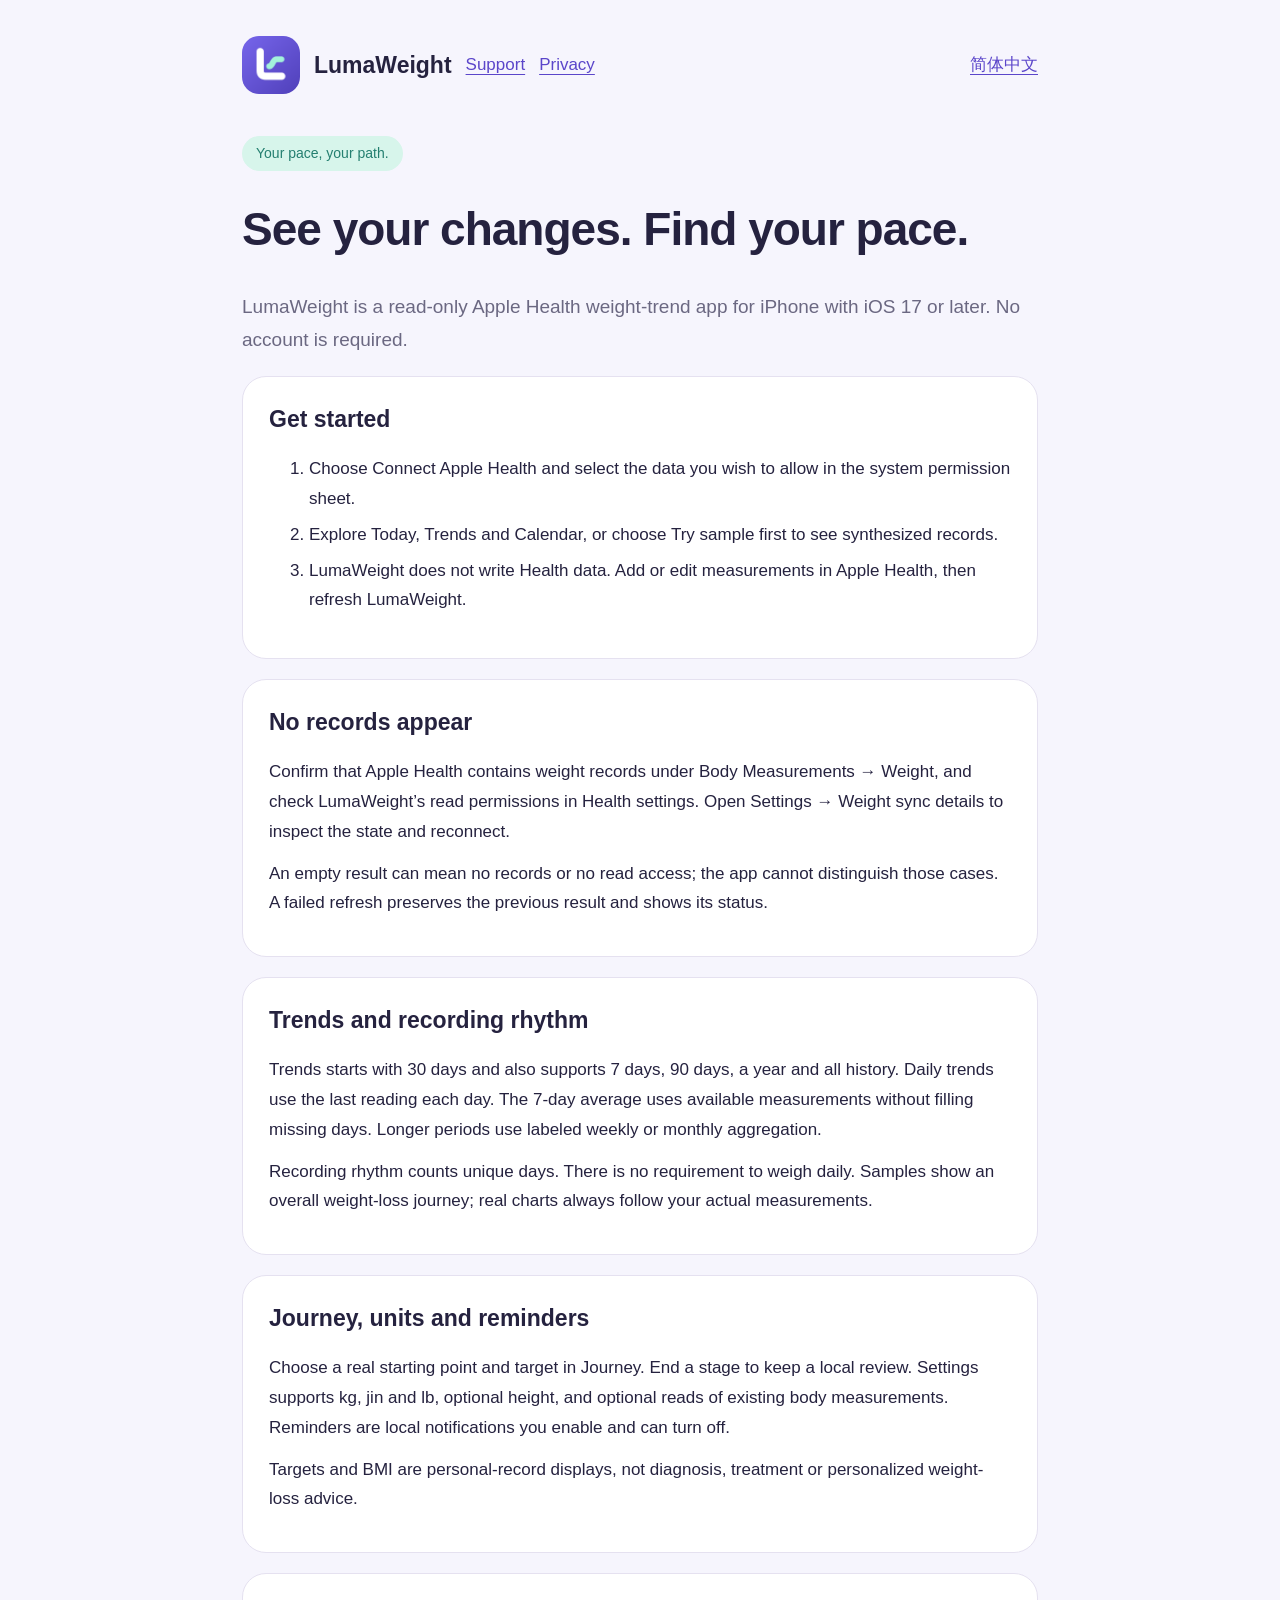
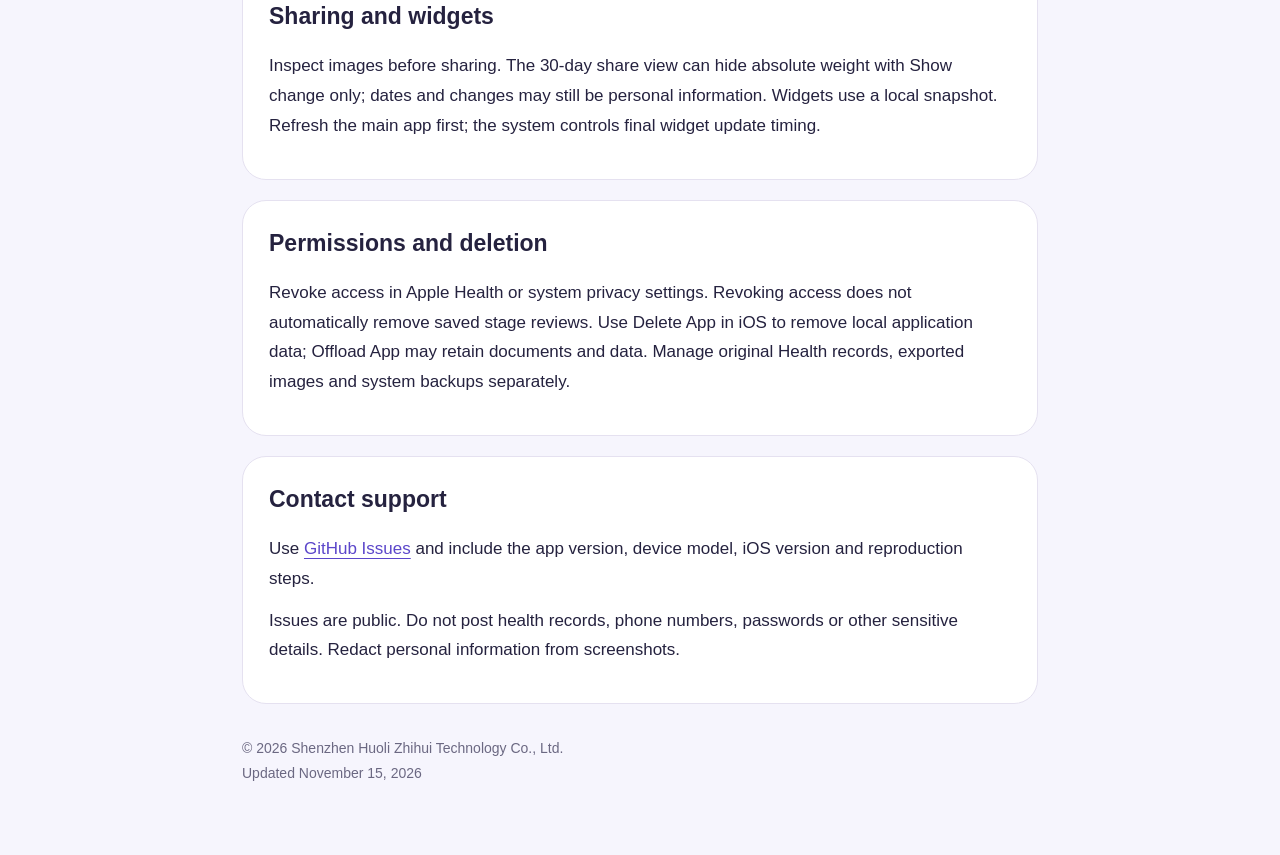
==== en/index.html @ 91119f12 "Publish LumaWeight support and privacy pages Co-Authored-By: Codex <codex@openai.com>" ====
<!doctype html><html lang="en"><head><meta charset="utf-8"><meta name="viewport" content="width=device-width,initial-scale=1"><meta name="description" content="LumaWeight is a read-only Apple Health weight-trend app for iPhone with iOS 17 or later. No account is required."><title>See your changes. Find your pace. · LumaWeight</title><link rel="icon" href="../icon.png"><link rel="stylesheet" href="../style.css"></head><body><main><nav><img src="../icon.png" alt=""><strong>LumaWeight</strong><a href="index.html">Support</a><a href="privacy.html">Privacy</a><a href="../index.html" lang="zh-Hans">简体中文</a></nav><span class="tag">Your pace, your path.</span><h1>See your changes. Find your pace.</h1><p class="intro">LumaWeight is a read-only Apple Health weight-trend app for iPhone with iOS 17 or later. No account is required.</p><section><h2>Get started</h2><ol><li>Choose Connect Apple Health and select the data you wish to allow in the system permission sheet.</li><li>Explore Today, Trends and Calendar, or choose Try sample first to see synthesized records.</li><li>LumaWeight does not write Health data. Add or edit measurements in Apple Health, then refresh LumaWeight.</li></ol></section><section><h2>No records appear</h2><p>Confirm that Apple Health contains weight records under Body Measurements → Weight, and check LumaWeight’s read permissions in Health settings. Open Settings → Weight sync details to inspect the state and reconnect.</p><p>An empty result can mean no records or no read access; the app cannot distinguish those cases. A failed refresh preserves the previous result and shows its status.</p></section><section><h2>Trends and recording rhythm</h2><p>Trends starts with 30 days and also supports 7 days, 90 days, a year and all history. Daily trends use the last reading each day. The 7-day average uses available measurements without filling missing days. Longer periods use labeled weekly or monthly aggregation.</p><p>Recording rhythm counts unique days. There is no requirement to weigh daily. Samples show an overall weight-loss journey; real charts always follow your actual measurements.</p></section><section><h2>Journey, units and reminders</h2><p>Choose a real starting point and target in Journey. End a stage to keep a local review. Settings supports kg, jin and lb, optional height, and optional reads of existing body measurements. Reminders are local notifications you enable and can turn off.</p><p>Targets and BMI are personal-record displays, not diagnosis, treatment or personalized weight-loss advice.</p></section><section><h2>Sharing and widgets</h2><p>Inspect images before sharing. The 30-day share view can hide absolute weight with Show change only; dates and changes may still be personal information. Widgets use a local snapshot. Refresh the main app first; the system controls final widget update timing.</p></section><section><h2>Permissions and deletion</h2><p>Revoke access in Apple Health or system privacy settings. Revoking access does not automatically remove saved stage reviews. Use Delete App in iOS to remove local application data; Offload App may retain documents and data. Manage original Health records, exported images and system backups separately.</p></section><section><h2>Contact support</h2><p>Use <a href="https://github.com/zhangshaobo608/LumaWeight-Support/issues">GitHub Issues</a> and include the app version, device model, iOS version and reproduction steps.</p><p>Issues are public. Do not post health records, phone numbers, passwords or other sensitive details. Redact personal information from screenshots.</p></section><footer>© 2026 Shenzhen Huoli Zhihui Technology Co., Ltd.<br>Updated November 15, 2026</footer></main></body></html>
---- style.css ----
*{box-sizing:border-box}body{margin:0;background:#f6f5fd;color:#25223f;font:17px/1.75 -apple-system,BlinkMacSystemFont,"Segoe UI",sans-serif}main{max-width:840px;margin:auto;padding:36px 22px 70px}nav{display:flex;align-items:center;gap:14px;flex-wrap:wrap;margin-bottom:42px}nav img{width:58px;border-radius:17px}nav strong{font-size:23px}nav a:last-child{margin-left:auto}a{color:#5b46ca;text-underline-offset:4px}h1{font-size:clamp(32px,6vw,46px);line-height:1.25;letter-spacing:-1px}h2{font-size:23px;line-height:1.4;margin-top:0}section{background:#fff;border:1px solid #e5e1f0;border-radius:24px;padding:26px;margin:20px 0}p{margin:12px 0}.tag{display:inline-block;background:#d7f5eb;color:#247f70;border-radius:30px;padding:5px 14px;font-size:14px}.intro{font-size:19px;color:#6b6882}footer{font-size:14px;color:#6b6882;margin-top:32px}li{margin:6px 0}:focus-visible{outline:3px solid #7160e8;outline-offset:5px}@media(prefers-color-scheme:dark){body{background:#11121d;color:#f4f0ff}section{background:#202130;border-color:#3e3a53}a{color:#c2b5ff}.intro,footer{color:#c3bed8}.tag{background:#1c3a36;color:#7ee5cb}}
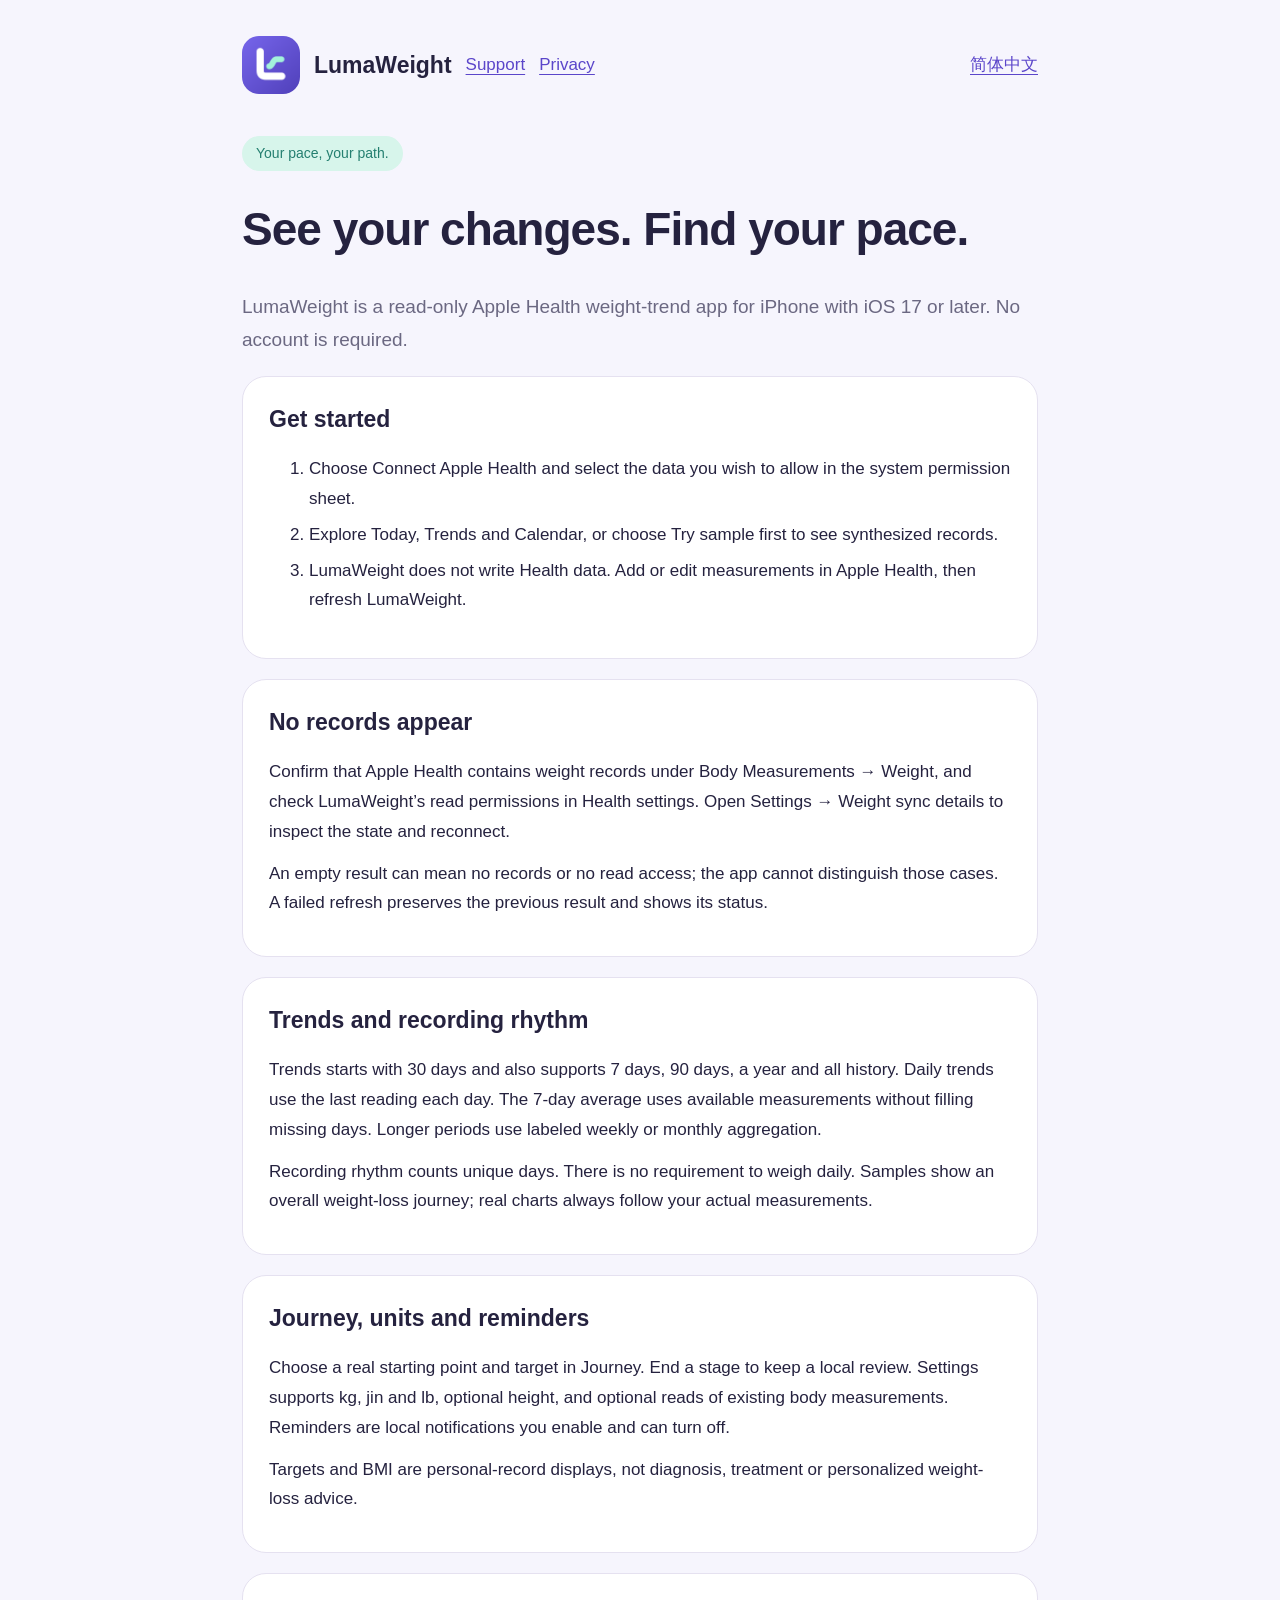
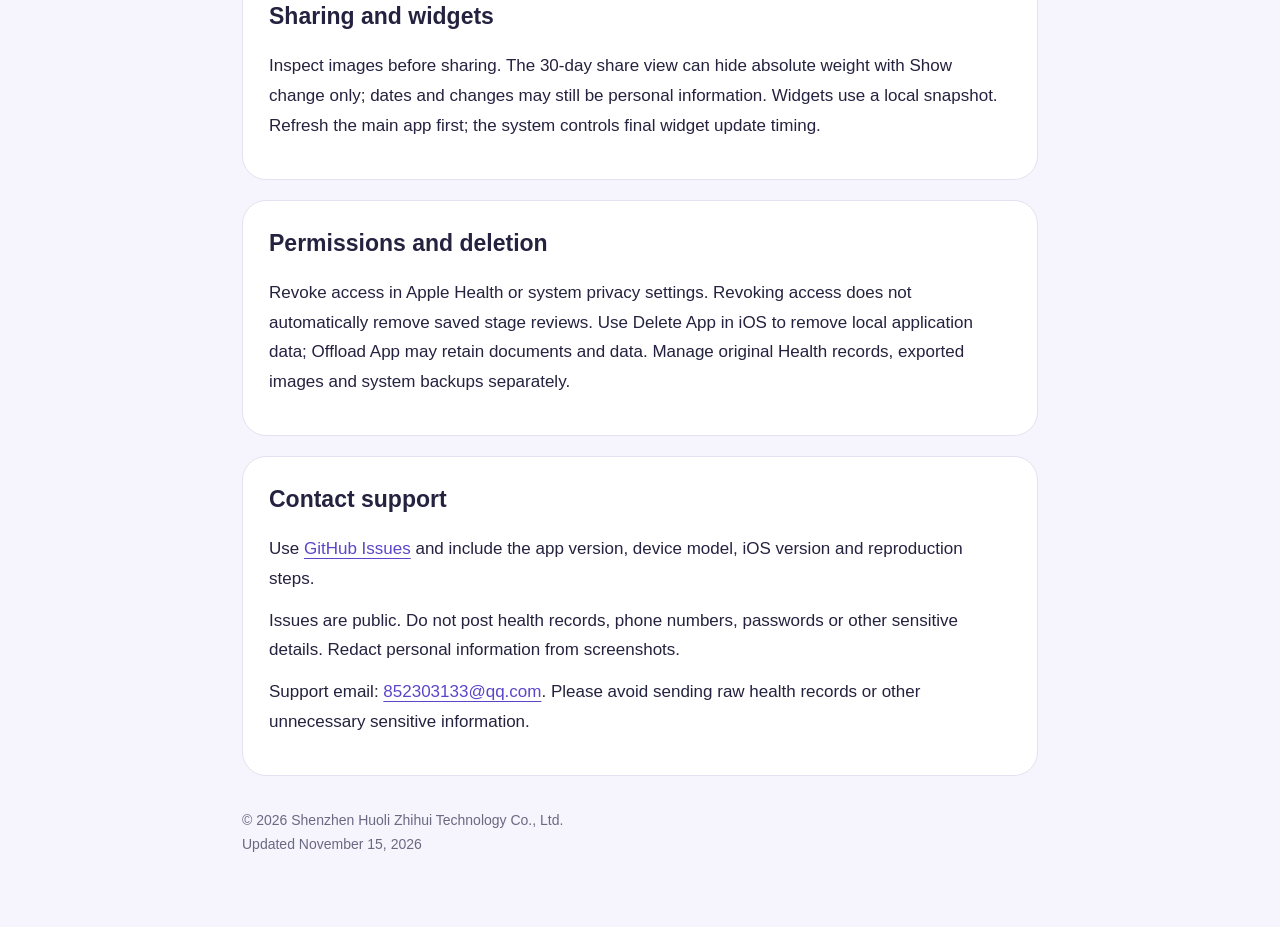
==== commit d266566f: "Add support contact email Co-Authored-By: Codex <codex@openai.com>" ====
--- a/en/index.html
+++ b/en/index.html
@@ -1 +1 @@
-<!doctype html><html lang="en"><head><meta charset="utf-8"><meta name="viewport" content="width=device-width,initial-scale=1"><meta name="description" content="LumaWeight is a read-only Apple Health weight-trend app for iPhone with iOS 17 or later. No account is required."><title>See your changes. Find your pace. · LumaWeight</title><link rel="icon" href="../icon.png"><link rel="stylesheet" href="../style.css"></head><body><main><nav><img src="../icon.png" alt=""><strong>LumaWeight</strong><a href="index.html">Support</a><a href="privacy.html">Privacy</a><a href="../index.html" lang="zh-Hans">简体中文</a></nav><span class="tag">Your pace, your path.</span><h1>See your changes. Find your pace.</h1><p class="intro">LumaWeight is a read-only Apple Health weight-trend app for iPhone with iOS 17 or later. No account is required.</p><section><h2>Get started</h2><ol><li>Choose Connect Apple Health and select the data you wish to allow in the system permission sheet.</li><li>Explore Today, Trends and Calendar, or choose Try sample first to see synthesized records.</li><li>LumaWeight does not write Health data. Add or edit measurements in Apple Health, then refresh LumaWeight.</li></ol></section><section><h2>No records appear</h2><p>Confirm that Apple Health contains weight records under Body Measurements → Weight, and check LumaWeight’s read permissions in Health settings. Open Settings → Weight sync details to inspect the state and reconnect.</p><p>An empty result can mean no records or no read access; the app cannot distinguish those cases. A failed refresh preserves the previous result and shows its status.</p></section><section><h2>Trends and recording rhythm</h2><p>Trends starts with 30 days and also supports 7 days, 90 days, a year and all history. Daily trends use the last reading each day. The 7-day average uses available measurements without filling missing days. Longer periods use labeled weekly or monthly aggregation.</p><p>Recording rhythm counts unique days. There is no requirement to weigh daily. Samples show an overall weight-loss journey; real charts always follow your actual measurements.</p></section><section><h2>Journey, units and reminders</h2><p>Choose a real starting point and target in Journey. End a stage to keep a local review. Settings supports kg, jin and lb, optional height, and optional reads of existing body measurements. Reminders are local notifications you enable and can turn off.</p><p>Targets and BMI are personal-record displays, not diagnosis, treatment or personalized weight-loss advice.</p></section><section><h2>Sharing and widgets</h2><p>Inspect images before sharing. The 30-day share view can hide absolute weight with Show change only; dates and changes may still be personal information. Widgets use a local snapshot. Refresh the main app first; the system controls final widget update timing.</p></section><section><h2>Permissions and deletion</h2><p>Revoke access in Apple Health or system privacy settings. Revoking access does not automatically remove saved stage reviews. Use Delete App in iOS to remove local application data; Offload App may retain documents and data. Manage original Health records, exported images and system backups separately.</p></section><section><h2>Contact support</h2><p>Use <a href="https://github.com/zhangshaobo608/LumaWeight-Support/issues">GitHub Issues</a> and include the app version, device model, iOS version and reproduction steps.</p><p>Issues are public. Do not post health records, phone numbers, passwords or other sensitive details. Redact personal information from screenshots.</p></section><footer>© 2026 Shenzhen Huoli Zhihui Technology Co., Ltd.<br>Updated November 15, 2026</footer></main></body></html>+<!doctype html><html lang="en"><head><meta charset="utf-8"><meta name="viewport" content="width=device-width,initial-scale=1"><meta name="description" content="LumaWeight is a read-only Apple Health weight-trend app for iPhone with iOS 17 or later. No account is required."><title>See your changes. Find your pace. · LumaWeight</title><link rel="icon" href="../icon.png"><link rel="stylesheet" href="../style.css"></head><body><main><nav><img src="../icon.png" alt=""><strong>LumaWeight</strong><a href="index.html">Support</a><a href="privacy.html">Privacy</a><a href="../index.html" lang="zh-Hans">简体中文</a></nav><span class="tag">Your pace, your path.</span><h1>See your changes. Find your pace.</h1><p class="intro">LumaWeight is a read-only Apple Health weight-trend app for iPhone with iOS 17 or later. No account is required.</p><section><h2>Get started</h2><ol><li>Choose Connect Apple Health and select the data you wish to allow in the system permission sheet.</li><li>Explore Today, Trends and Calendar, or choose Try sample first to see synthesized records.</li><li>LumaWeight does not write Health data. Add or edit measurements in Apple Health, then refresh LumaWeight.</li></ol></section><section><h2>No records appear</h2><p>Confirm that Apple Health contains weight records under Body Measurements → Weight, and check LumaWeight’s read permissions in Health settings. Open Settings → Weight sync details to inspect the state and reconnect.</p><p>An empty result can mean no records or no read access; the app cannot distinguish those cases. A failed refresh preserves the previous result and shows its status.</p></section><section><h2>Trends and recording rhythm</h2><p>Trends starts with 30 days and also supports 7 days, 90 days, a year and all history. Daily trends use the last reading each day. The 7-day average uses available measurements without filling missing days. Longer periods use labeled weekly or monthly aggregation.</p><p>Recording rhythm counts unique days. There is no requirement to weigh daily. Samples show an overall weight-loss journey; real charts always follow your actual measurements.</p></section><section><h2>Journey, units and reminders</h2><p>Choose a real starting point and target in Journey. End a stage to keep a local review. Settings supports kg, jin and lb, optional height, and optional reads of existing body measurements. Reminders are local notifications you enable and can turn off.</p><p>Targets and BMI are personal-record displays, not diagnosis, treatment or personalized weight-loss advice.</p></section><section><h2>Sharing and widgets</h2><p>Inspect images before sharing. The 30-day share view can hide absolute weight with Show change only; dates and changes may still be personal information. Widgets use a local snapshot. Refresh the main app first; the system controls final widget update timing.</p></section><section><h2>Permissions and deletion</h2><p>Revoke access in Apple Health or system privacy settings. Revoking access does not automatically remove saved stage reviews. Use Delete App in iOS to remove local application data; Offload App may retain documents and data. Manage original Health records, exported images and system backups separately.</p></section><section><h2>Contact support</h2><p>Use <a href="https://github.com/zhangshaobo608/LumaWeight-Support/issues">GitHub Issues</a> and include the app version, device model, iOS version and reproduction steps.</p><p>Issues are public. Do not post health records, phone numbers, passwords or other sensitive details. Redact personal information from screenshots.</p><p>Support email: <a href="mailto:852303133@qq.com">852303133@qq.com</a>. Please avoid sending raw health records or other unnecessary sensitive information.</p></section><footer>© 2026 Shenzhen Huoli Zhihui Technology Co., Ltd.<br>Updated November 15, 2026</footer></main></body></html>
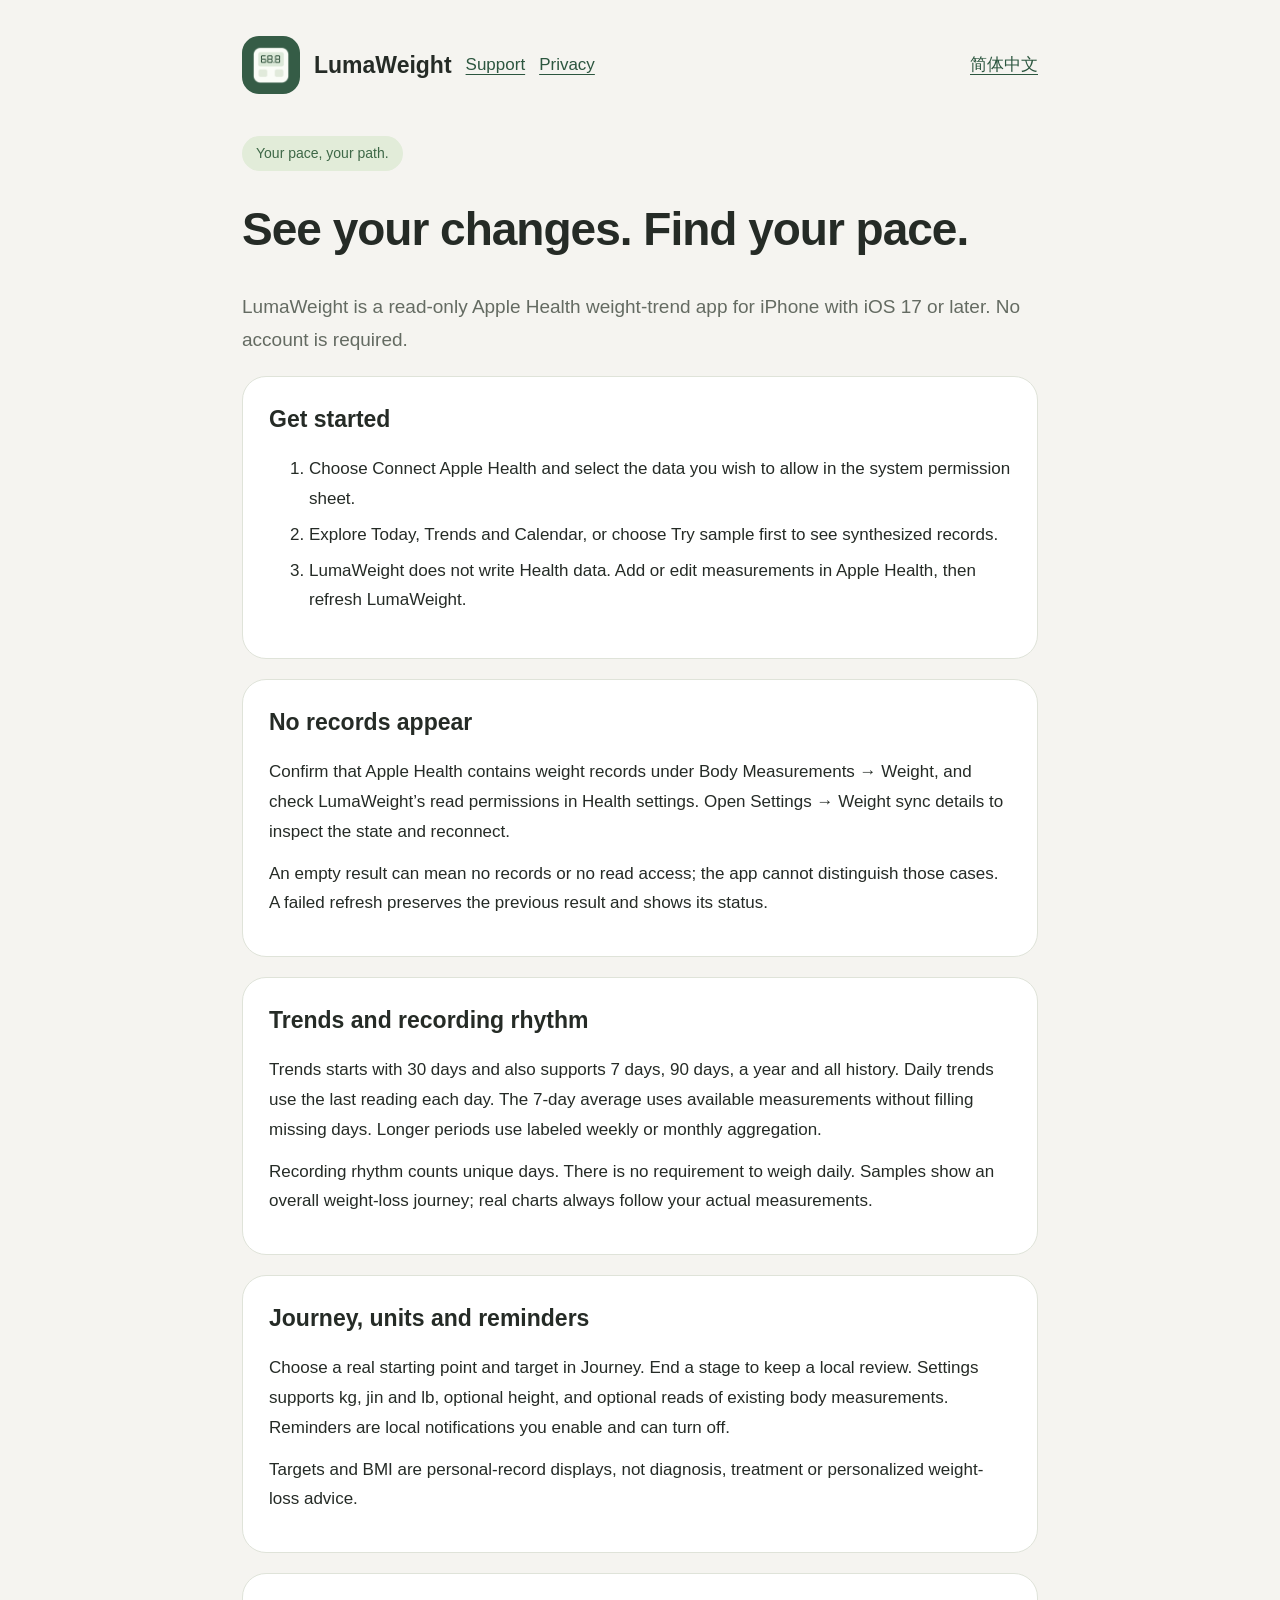
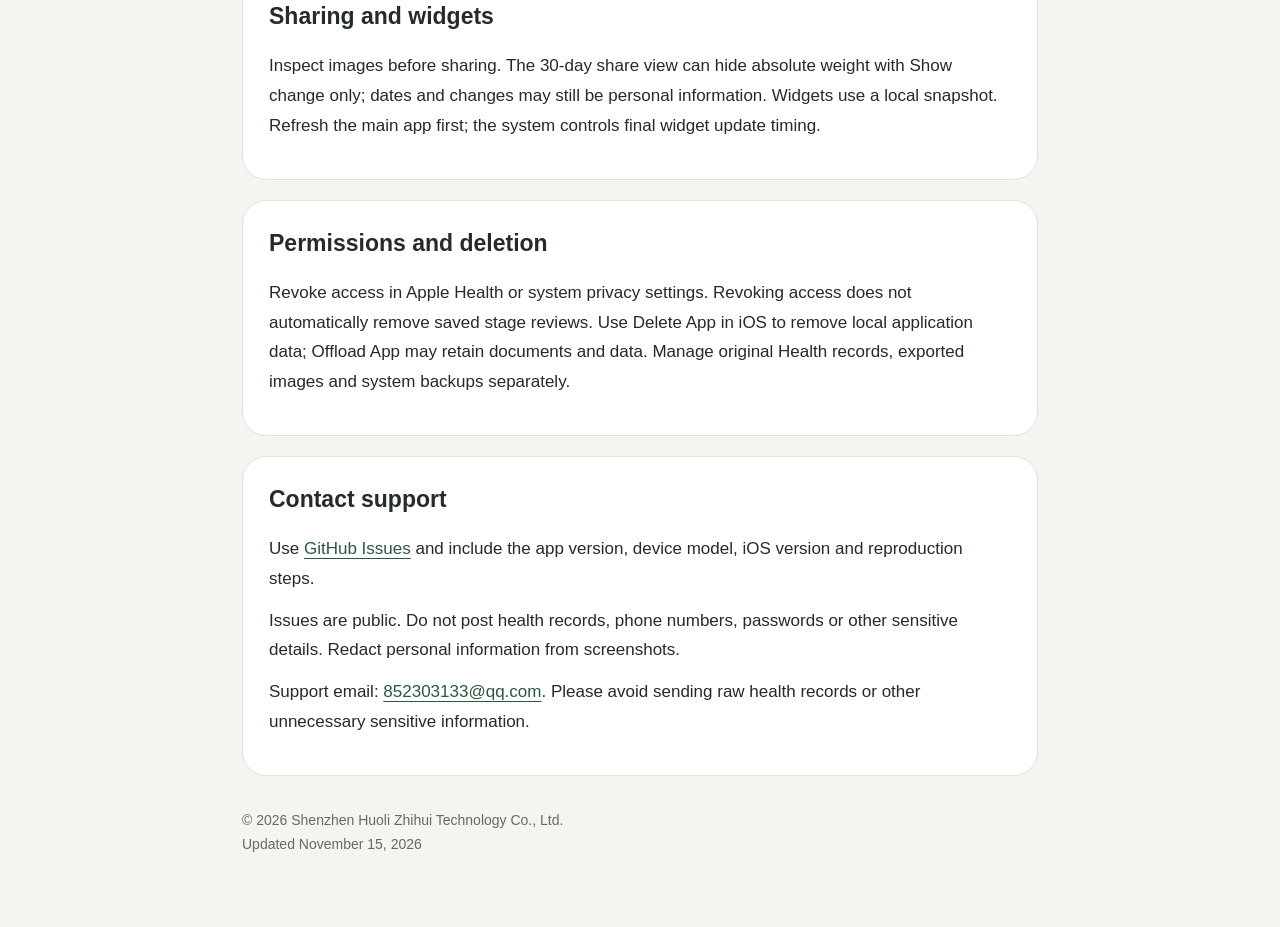
==== commit 625b9e08: "Replace brand icon with a digital bathroom scale Co-Authored-By: Codex <codex@openai.com>" ====
--- a/en/index.html
+++ b/en/index.html
@@ -1 +1 @@
-<!doctype html><html lang="en"><head><meta charset="utf-8"><meta name="viewport" content="width=device-width,initial-scale=1"><meta name="description" content="LumaWeight is a read-only Apple Health weight-trend app for iPhone with iOS 17 or later. No account is required."><title>See your changes. Find your pace. · LumaWeight</title><link rel="icon" href="../icon.png"><link rel="stylesheet" href="../style.css"></head><body><main><nav><img src="../icon.png" alt=""><strong>LumaWeight</strong><a href="index.html">Support</a><a href="privacy.html">Privacy</a><a href="../index.html" lang="zh-Hans">简体中文</a></nav><span class="tag">Your pace, your path.</span><h1>See your changes. Find your pace.</h1><p class="intro">LumaWeight is a read-only Apple Health weight-trend app for iPhone with iOS 17 or later. No account is required.</p><section><h2>Get started</h2><ol><li>Choose Connect Apple Health and select the data you wish to allow in the system permission sheet.</li><li>Explore Today, Trends and Calendar, or choose Try sample first to see synthesized records.</li><li>LumaWeight does not write Health data. Add or edit measurements in Apple Health, then refresh LumaWeight.</li></ol></section><section><h2>No records appear</h2><p>Confirm that Apple Health contains weight records under Body Measurements → Weight, and check LumaWeight’s read permissions in Health settings. Open Settings → Weight sync details to inspect the state and reconnect.</p><p>An empty result can mean no records or no read access; the app cannot distinguish those cases. A failed refresh preserves the previous result and shows its status.</p></section><section><h2>Trends and recording rhythm</h2><p>Trends starts with 30 days and also supports 7 days, 90 days, a year and all history. Daily trends use the last reading each day. The 7-day average uses available measurements without filling missing days. Longer periods use labeled weekly or monthly aggregation.</p><p>Recording rhythm counts unique days. There is no requirement to weigh daily. Samples show an overall weight-loss journey; real charts always follow your actual measurements.</p></section><section><h2>Journey, units and reminders</h2><p>Choose a real starting point and target in Journey. End a stage to keep a local review. Settings supports kg, jin and lb, optional height, and optional reads of existing body measurements. Reminders are local notifications you enable and can turn off.</p><p>Targets and BMI are personal-record displays, not diagnosis, treatment or personalized weight-loss advice.</p></section><section><h2>Sharing and widgets</h2><p>Inspect images before sharing. The 30-day share view can hide absolute weight with Show change only; dates and changes may still be personal information. Widgets use a local snapshot. Refresh the main app first; the system controls final widget update timing.</p></section><section><h2>Permissions and deletion</h2><p>Revoke access in Apple Health or system privacy settings. Revoking access does not automatically remove saved stage reviews. Use Delete App in iOS to remove local application data; Offload App may retain documents and data. Manage original Health records, exported images and system backups separately.</p></section><section><h2>Contact support</h2><p>Use <a href="https://github.com/zhangshaobo608/LumaWeight-Support/issues">GitHub Issues</a> and include the app version, device model, iOS version and reproduction steps.</p><p>Issues are public. Do not post health records, phone numbers, passwords or other sensitive details. Redact personal information from screenshots.</p><p>Support email: <a href="mailto:852303133@qq.com">852303133@qq.com</a>. Please avoid sending raw health records or other unnecessary sensitive information.</p></section><footer>© 2026 Shenzhen Huoli Zhihui Technology Co., Ltd.<br>Updated November 15, 2026</footer></main></body></html>+<!doctype html><html lang="en"><head><meta charset="utf-8"><meta name="viewport" content="width=device-width,initial-scale=1"><meta name="description" content="LumaWeight is a read-only Apple Health weight-trend app for iPhone with iOS 17 or later. No account is required."><title>See your changes. Find your pace. · LumaWeight</title><link rel="icon" href="../icon.png?v=4"><link rel="stylesheet" href="../style.css"></head><body><main><nav><img src="../icon.png?v=4" alt=""><strong>LumaWeight</strong><a href="index.html">Support</a><a href="privacy.html">Privacy</a><a href="../index.html" lang="zh-Hans">简体中文</a></nav><span class="tag">Your pace, your path.</span><h1>See your changes. Find your pace.</h1><p class="intro">LumaWeight is a read-only Apple Health weight-trend app for iPhone with iOS 17 or later. No account is required.</p><section><h2>Get started</h2><ol><li>Choose Connect Apple Health and select the data you wish to allow in the system permission sheet.</li><li>Explore Today, Trends and Calendar, or choose Try sample first to see synthesized records.</li><li>LumaWeight does not write Health data. Add or edit measurements in Apple Health, then refresh LumaWeight.</li></ol></section><section><h2>No records appear</h2><p>Confirm that Apple Health contains weight records under Body Measurements → Weight, and check LumaWeight’s read permissions in Health settings. Open Settings → Weight sync details to inspect the state and reconnect.</p><p>An empty result can mean no records or no read access; the app cannot distinguish those cases. A failed refresh preserves the previous result and shows its status.</p></section><section><h2>Trends and recording rhythm</h2><p>Trends starts with 30 days and also supports 7 days, 90 days, a year and all history. Daily trends use the last reading each day. The 7-day average uses available measurements without filling missing days. Longer periods use labeled weekly or monthly aggregation.</p><p>Recording rhythm counts unique days. There is no requirement to weigh daily. Samples show an overall weight-loss journey; real charts always follow your actual measurements.</p></section><section><h2>Journey, units and reminders</h2><p>Choose a real starting point and target in Journey. End a stage to keep a local review. Settings supports kg, jin and lb, optional height, and optional reads of existing body measurements. Reminders are local notifications you enable and can turn off.</p><p>Targets and BMI are personal-record displays, not diagnosis, treatment or personalized weight-loss advice.</p></section><section><h2>Sharing and widgets</h2><p>Inspect images before sharing. The 30-day share view can hide absolute weight with Show change only; dates and changes may still be personal information. Widgets use a local snapshot. Refresh the main app first; the system controls final widget update timing.</p></section><section><h2>Permissions and deletion</h2><p>Revoke access in Apple Health or system privacy settings. Revoking access does not automatically remove saved stage reviews. Use Delete App in iOS to remove local application data; Offload App may retain documents and data. Manage original Health records, exported images and system backups separately.</p></section><section><h2>Contact support</h2><p>Use <a href="https://github.com/zhangshaobo608/LumaWeight-Support/issues">GitHub Issues</a> and include the app version, device model, iOS version and reproduction steps.</p><p>Issues are public. Do not post health records, phone numbers, passwords or other sensitive details. Redact personal information from screenshots.</p><p>Support email: <a href="mailto:852303133@qq.com">852303133@qq.com</a>. Please avoid sending raw health records or other unnecessary sensitive information.</p></section><footer>© 2026 Shenzhen Huoli Zhihui Technology Co., Ltd.<br>Updated November 15, 2026</footer></main></body></html>
--- a/style.css
+++ b/style.css
@@ -1 +1 @@
-*{box-sizing:border-box}body{margin:0;background:#f6f5fd;color:#25223f;font:17px/1.75 -apple-system,BlinkMacSystemFont,"Segoe UI",sans-serif}main{max-width:840px;margin:auto;padding:36px 22px 70px}nav{display:flex;align-items:center;gap:14px;flex-wrap:wrap;margin-bottom:42px}nav img{width:58px;border-radius:17px}nav strong{font-size:23px}nav a:last-child{margin-left:auto}a{color:#5b46ca;text-underline-offset:4px}h1{font-size:clamp(32px,6vw,46px);line-height:1.25;letter-spacing:-1px}h2{font-size:23px;line-height:1.4;margin-top:0}section{background:#fff;border:1px solid #e5e1f0;border-radius:24px;padding:26px;margin:20px 0}p{margin:12px 0}.tag{display:inline-block;background:#d7f5eb;color:#247f70;border-radius:30px;padding:5px 14px;font-size:14px}.intro{font-size:19px;color:#6b6882}footer{font-size:14px;color:#6b6882;margin-top:32px}li{margin:6px 0}:focus-visible{outline:3px solid #7160e8;outline-offset:5px}@media(prefers-color-scheme:dark){body{background:#11121d;color:#f4f0ff}section{background:#202130;border-color:#3e3a53}a{color:#c2b5ff}.intro,footer{color:#c3bed8}.tag{background:#1c3a36;color:#7ee5cb}}+*{box-sizing:border-box}body{margin:0;background:#f5f4f0;color:#252b26;font:17px/1.75 -apple-system,BlinkMacSystemFont,"Segoe UI",sans-serif}main{max-width:840px;margin:auto;padding:36px 22px 70px}nav{display:flex;align-items:center;gap:14px;flex-wrap:wrap;margin-bottom:42px}nav img{width:58px;border-radius:17px}nav strong{font-size:23px}nav a:last-child{margin-left:auto}a{color:#2c563f;text-underline-offset:4px}h1{font-size:clamp(32px,6vw,46px);line-height:1.25;letter-spacing:-1px}h2{font-size:23px;line-height:1.4;margin-top:0}section{background:#fff;border:1px solid #dfe3d9;border-radius:24px;padding:26px;margin:20px 0}p{margin:12px 0}.tag{display:inline-block;background:#e2ecd9;color:#3e6847;border-radius:30px;padding:5px 14px;font-size:14px}.intro{font-size:19px;color:#646b62}footer{font-size:14px;color:#646b62;margin-top:32px}li{margin:6px 0}:focus-visible{outline:3px solid #35654c;outline-offset:5px}@media(prefers-color-scheme:dark){body{background:#171a17;color:#f0f2eb}section{background:#222722;border-color:#414b3c}a{color:#b7d5b7}.intro,footer{color:#b9c2b5}.tag{background:#30432d;color:#afd0ab}}
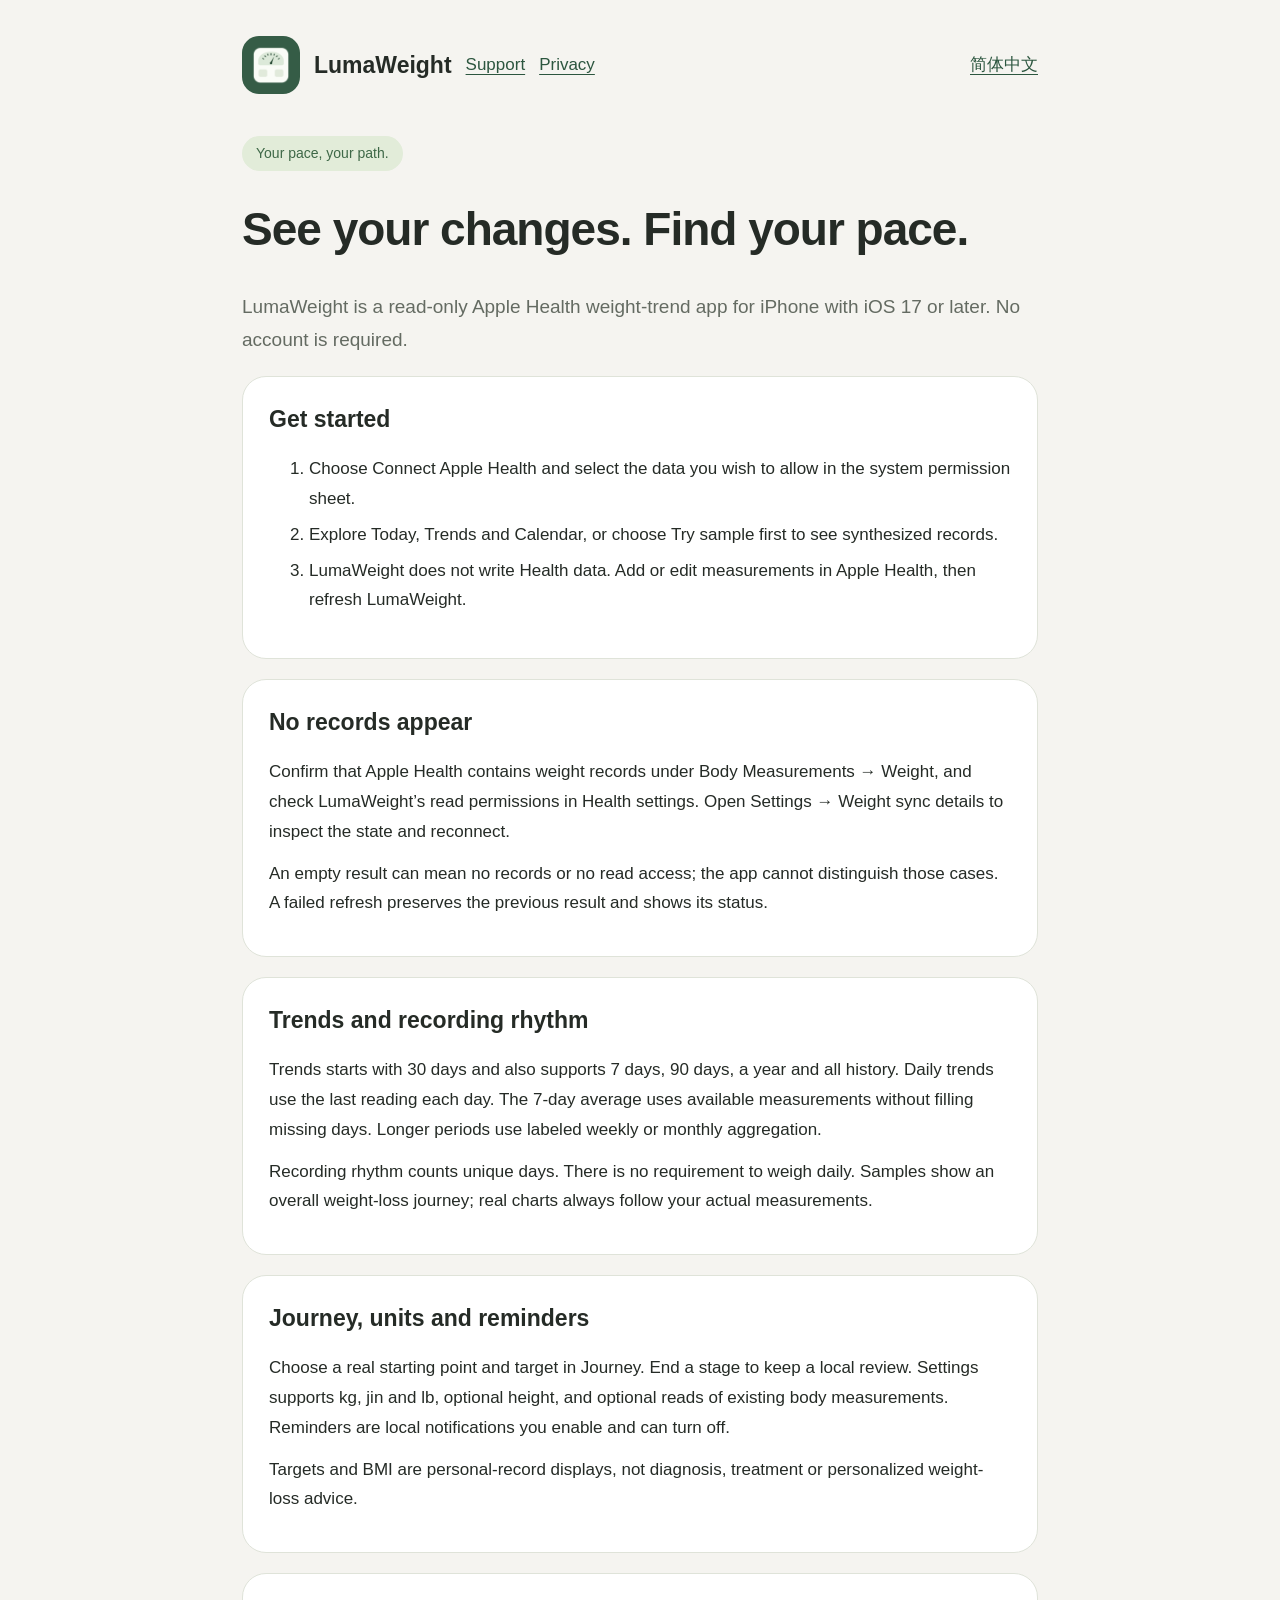
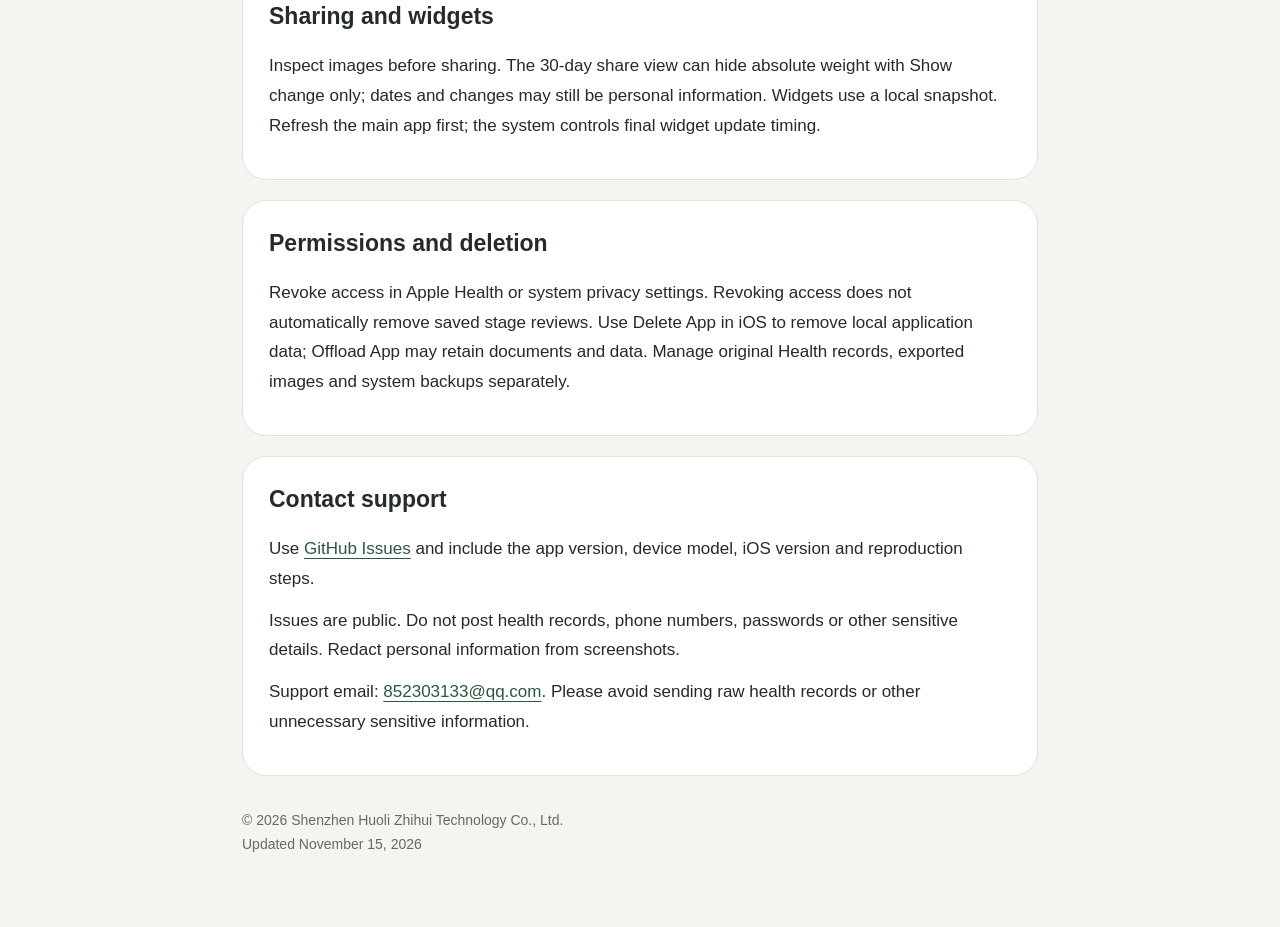
==== commit 47c4c86e: "Use pointer scale brand icon without numeric readings Co-Authored-By: Codex <codex@openai.com>" ====
--- a/en/index.html
+++ b/en/index.html
@@ -1 +1 @@
-<!doctype html><html lang="en"><head><meta charset="utf-8"><meta name="viewport" content="width=device-width,initial-scale=1"><meta name="description" content="LumaWeight is a read-only Apple Health weight-trend app for iPhone with iOS 17 or later. No account is required."><title>See your changes. Find your pace. · LumaWeight</title><link rel="icon" href="../icon.png?v=4"><link rel="stylesheet" href="../style.css"></head><body><main><nav><img src="../icon.png?v=4" alt=""><strong>LumaWeight</strong><a href="index.html">Support</a><a href="privacy.html">Privacy</a><a href="../index.html" lang="zh-Hans">简体中文</a></nav><span class="tag">Your pace, your path.</span><h1>See your changes. Find your pace.</h1><p class="intro">LumaWeight is a read-only Apple Health weight-trend app for iPhone with iOS 17 or later. No account is required.</p><section><h2>Get started</h2><ol><li>Choose Connect Apple Health and select the data you wish to allow in the system permission sheet.</li><li>Explore Today, Trends and Calendar, or choose Try sample first to see synthesized records.</li><li>LumaWeight does not write Health data. Add or edit measurements in Apple Health, then refresh LumaWeight.</li></ol></section><section><h2>No records appear</h2><p>Confirm that Apple Health contains weight records under Body Measurements → Weight, and check LumaWeight’s read permissions in Health settings. Open Settings → Weight sync details to inspect the state and reconnect.</p><p>An empty result can mean no records or no read access; the app cannot distinguish those cases. A failed refresh preserves the previous result and shows its status.</p></section><section><h2>Trends and recording rhythm</h2><p>Trends starts with 30 days and also supports 7 days, 90 days, a year and all history. Daily trends use the last reading each day. The 7-day average uses available measurements without filling missing days. Longer periods use labeled weekly or monthly aggregation.</p><p>Recording rhythm counts unique days. There is no requirement to weigh daily. Samples show an overall weight-loss journey; real charts always follow your actual measurements.</p></section><section><h2>Journey, units and reminders</h2><p>Choose a real starting point and target in Journey. End a stage to keep a local review. Settings supports kg, jin and lb, optional height, and optional reads of existing body measurements. Reminders are local notifications you enable and can turn off.</p><p>Targets and BMI are personal-record displays, not diagnosis, treatment or personalized weight-loss advice.</p></section><section><h2>Sharing and widgets</h2><p>Inspect images before sharing. The 30-day share view can hide absolute weight with Show change only; dates and changes may still be personal information. Widgets use a local snapshot. Refresh the main app first; the system controls final widget update timing.</p></section><section><h2>Permissions and deletion</h2><p>Revoke access in Apple Health or system privacy settings. Revoking access does not automatically remove saved stage reviews. Use Delete App in iOS to remove local application data; Offload App may retain documents and data. Manage original Health records, exported images and system backups separately.</p></section><section><h2>Contact support</h2><p>Use <a href="https://github.com/zhangshaobo608/LumaWeight-Support/issues">GitHub Issues</a> and include the app version, device model, iOS version and reproduction steps.</p><p>Issues are public. Do not post health records, phone numbers, passwords or other sensitive details. Redact personal information from screenshots.</p><p>Support email: <a href="mailto:852303133@qq.com">852303133@qq.com</a>. Please avoid sending raw health records or other unnecessary sensitive information.</p></section><footer>© 2026 Shenzhen Huoli Zhihui Technology Co., Ltd.<br>Updated November 15, 2026</footer></main></body></html>+<!doctype html><html lang="en"><head><meta charset="utf-8"><meta name="viewport" content="width=device-width,initial-scale=1"><meta name="description" content="LumaWeight is a read-only Apple Health weight-trend app for iPhone with iOS 17 or later. No account is required."><title>See your changes. Find your pace. · LumaWeight</title><link rel="icon" href="../icon.png?v=5"><link rel="stylesheet" href="../style.css"></head><body><main><nav><img src="../icon.png?v=5" alt=""><strong>LumaWeight</strong><a href="index.html">Support</a><a href="privacy.html">Privacy</a><a href="../index.html" lang="zh-Hans">简体中文</a></nav><span class="tag">Your pace, your path.</span><h1>See your changes. Find your pace.</h1><p class="intro">LumaWeight is a read-only Apple Health weight-trend app for iPhone with iOS 17 or later. No account is required.</p><section><h2>Get started</h2><ol><li>Choose Connect Apple Health and select the data you wish to allow in the system permission sheet.</li><li>Explore Today, Trends and Calendar, or choose Try sample first to see synthesized records.</li><li>LumaWeight does not write Health data. Add or edit measurements in Apple Health, then refresh LumaWeight.</li></ol></section><section><h2>No records appear</h2><p>Confirm that Apple Health contains weight records under Body Measurements → Weight, and check LumaWeight’s read permissions in Health settings. Open Settings → Weight sync details to inspect the state and reconnect.</p><p>An empty result can mean no records or no read access; the app cannot distinguish those cases. A failed refresh preserves the previous result and shows its status.</p></section><section><h2>Trends and recording rhythm</h2><p>Trends starts with 30 days and also supports 7 days, 90 days, a year and all history. Daily trends use the last reading each day. The 7-day average uses available measurements without filling missing days. Longer periods use labeled weekly or monthly aggregation.</p><p>Recording rhythm counts unique days. There is no requirement to weigh daily. Samples show an overall weight-loss journey; real charts always follow your actual measurements.</p></section><section><h2>Journey, units and reminders</h2><p>Choose a real starting point and target in Journey. End a stage to keep a local review. Settings supports kg, jin and lb, optional height, and optional reads of existing body measurements. Reminders are local notifications you enable and can turn off.</p><p>Targets and BMI are personal-record displays, not diagnosis, treatment or personalized weight-loss advice.</p></section><section><h2>Sharing and widgets</h2><p>Inspect images before sharing. The 30-day share view can hide absolute weight with Show change only; dates and changes may still be personal information. Widgets use a local snapshot. Refresh the main app first; the system controls final widget update timing.</p></section><section><h2>Permissions and deletion</h2><p>Revoke access in Apple Health or system privacy settings. Revoking access does not automatically remove saved stage reviews. Use Delete App in iOS to remove local application data; Offload App may retain documents and data. Manage original Health records, exported images and system backups separately.</p></section><section><h2>Contact support</h2><p>Use <a href="https://github.com/zhangshaobo608/LumaWeight-Support/issues">GitHub Issues</a> and include the app version, device model, iOS version and reproduction steps.</p><p>Issues are public. Do not post health records, phone numbers, passwords or other sensitive details. Redact personal information from screenshots.</p><p>Support email: <a href="mailto:852303133@qq.com">852303133@qq.com</a>. Please avoid sending raw health records or other unnecessary sensitive information.</p></section><footer>© 2026 Shenzhen Huoli Zhihui Technology Co., Ltd.<br>Updated November 15, 2026</footer></main></body></html>
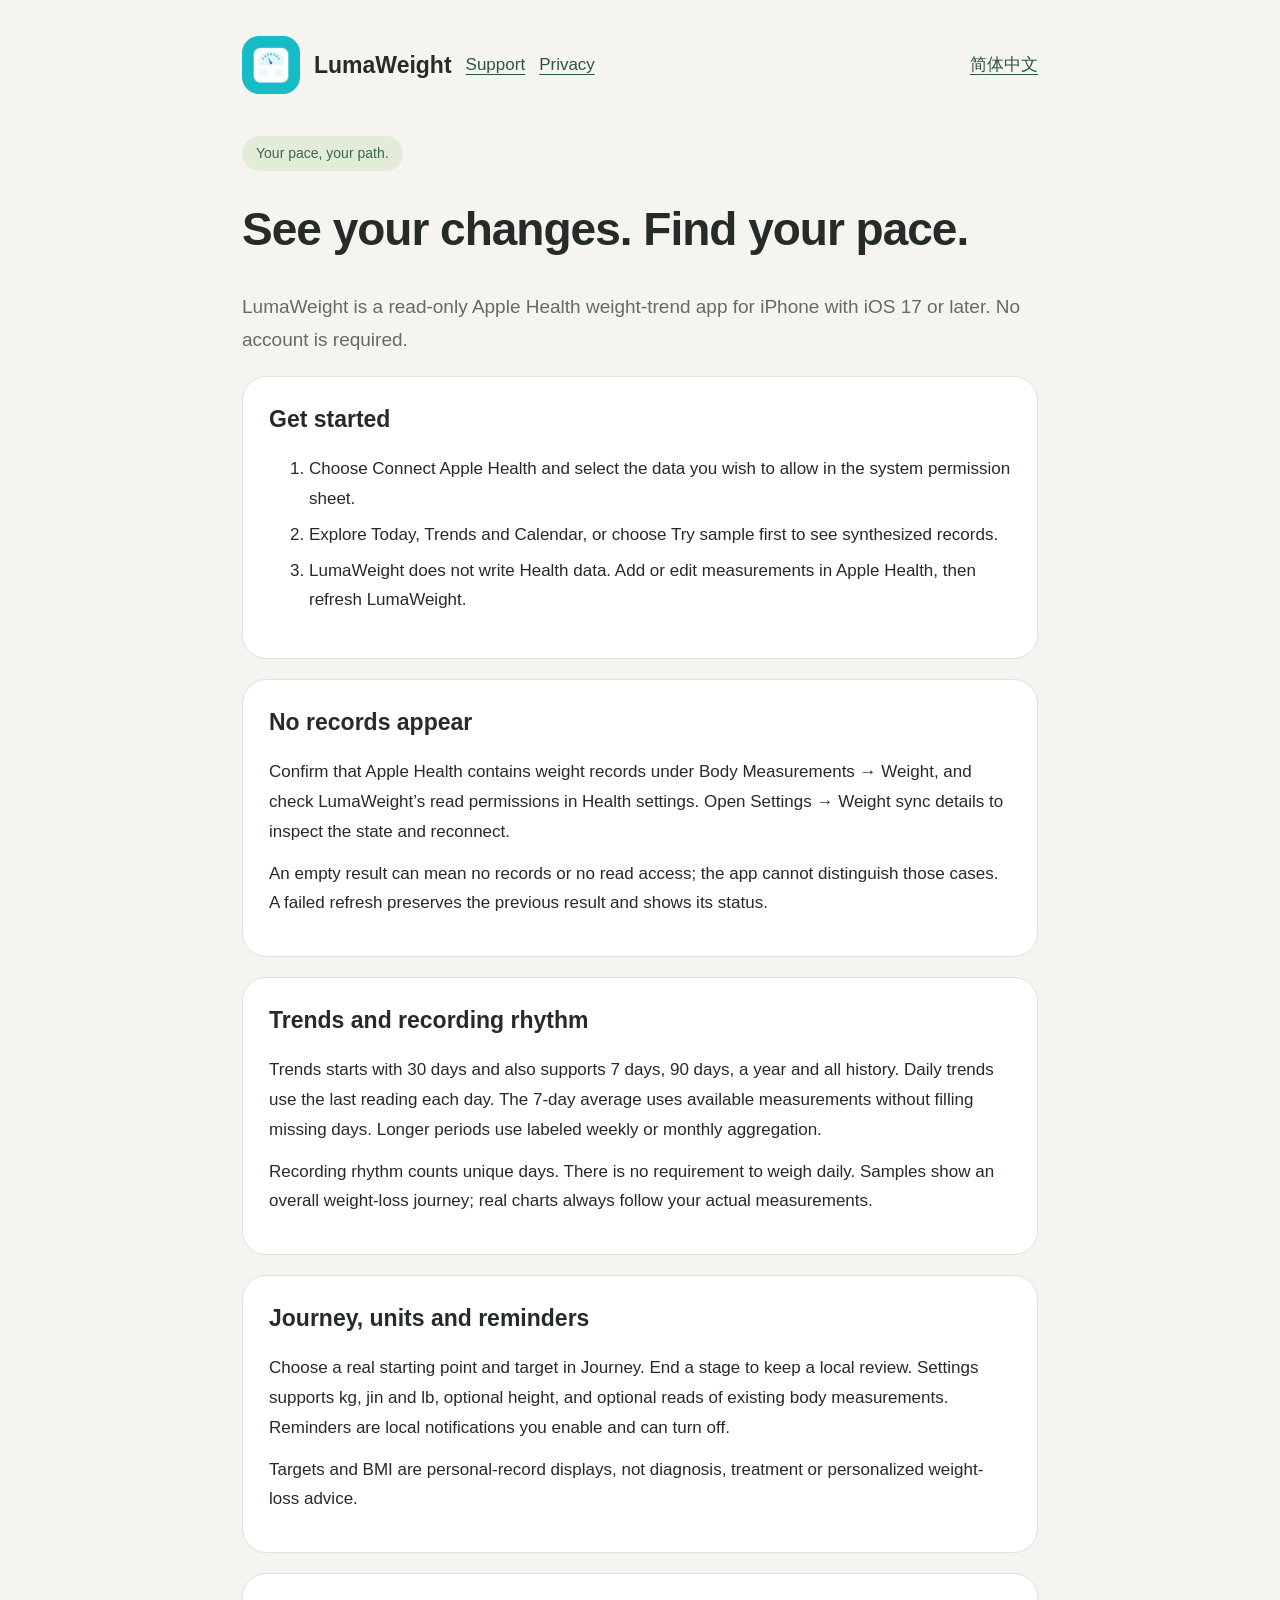
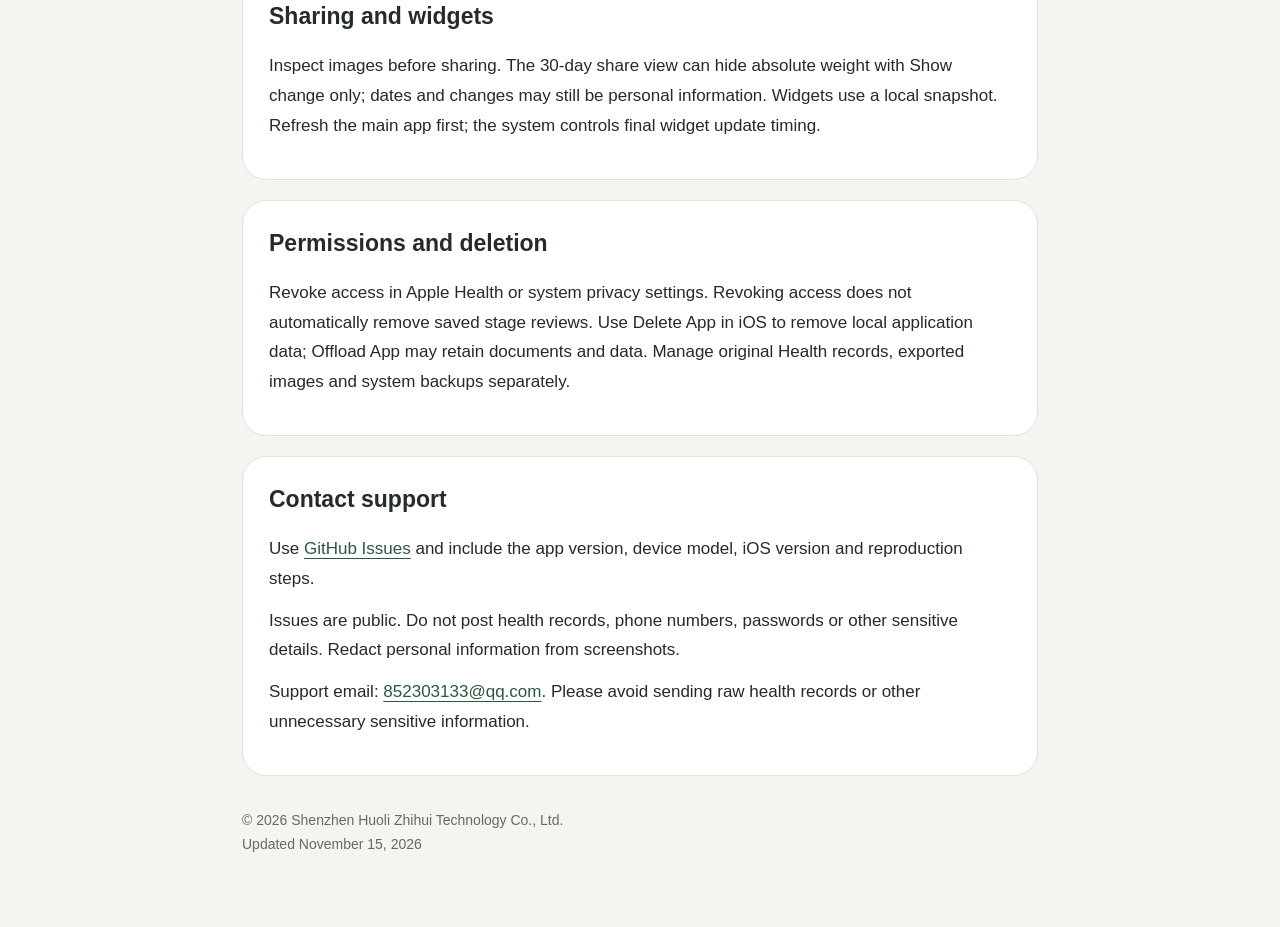
==== commit b1369ce5: "Apply approved cyan logo with left-pointing needle Co-Authored-By: Codex <codex@openai.com>" ====
--- a/en/index.html
+++ b/en/index.html
@@ -1 +1 @@
-<!doctype html><html lang="en"><head><meta charset="utf-8"><meta name="viewport" content="width=device-width,initial-scale=1"><meta name="description" content="LumaWeight is a read-only Apple Health weight-trend app for iPhone with iOS 17 or later. No account is required."><title>See your changes. Find your pace. · LumaWeight</title><link rel="icon" href="../icon.png?v=5"><link rel="stylesheet" href="../style.css"></head><body><main><nav><img src="../icon.png?v=5" alt=""><strong>LumaWeight</strong><a href="index.html">Support</a><a href="privacy.html">Privacy</a><a href="../index.html" lang="zh-Hans">简体中文</a></nav><span class="tag">Your pace, your path.</span><h1>See your changes. Find your pace.</h1><p class="intro">LumaWeight is a read-only Apple Health weight-trend app for iPhone with iOS 17 or later. No account is required.</p><section><h2>Get started</h2><ol><li>Choose Connect Apple Health and select the data you wish to allow in the system permission sheet.</li><li>Explore Today, Trends and Calendar, or choose Try sample first to see synthesized records.</li><li>LumaWeight does not write Health data. Add or edit measurements in Apple Health, then refresh LumaWeight.</li></ol></section><section><h2>No records appear</h2><p>Confirm that Apple Health contains weight records under Body Measurements → Weight, and check LumaWeight’s read permissions in Health settings. Open Settings → Weight sync details to inspect the state and reconnect.</p><p>An empty result can mean no records or no read access; the app cannot distinguish those cases. A failed refresh preserves the previous result and shows its status.</p></section><section><h2>Trends and recording rhythm</h2><p>Trends starts with 30 days and also supports 7 days, 90 days, a year and all history. Daily trends use the last reading each day. The 7-day average uses available measurements without filling missing days. Longer periods use labeled weekly or monthly aggregation.</p><p>Recording rhythm counts unique days. There is no requirement to weigh daily. Samples show an overall weight-loss journey; real charts always follow your actual measurements.</p></section><section><h2>Journey, units and reminders</h2><p>Choose a real starting point and target in Journey. End a stage to keep a local review. Settings supports kg, jin and lb, optional height, and optional reads of existing body measurements. Reminders are local notifications you enable and can turn off.</p><p>Targets and BMI are personal-record displays, not diagnosis, treatment or personalized weight-loss advice.</p></section><section><h2>Sharing and widgets</h2><p>Inspect images before sharing. The 30-day share view can hide absolute weight with Show change only; dates and changes may still be personal information. Widgets use a local snapshot. Refresh the main app first; the system controls final widget update timing.</p></section><section><h2>Permissions and deletion</h2><p>Revoke access in Apple Health or system privacy settings. Revoking access does not automatically remove saved stage reviews. Use Delete App in iOS to remove local application data; Offload App may retain documents and data. Manage original Health records, exported images and system backups separately.</p></section><section><h2>Contact support</h2><p>Use <a href="https://github.com/zhangshaobo608/LumaWeight-Support/issues">GitHub Issues</a> and include the app version, device model, iOS version and reproduction steps.</p><p>Issues are public. Do not post health records, phone numbers, passwords or other sensitive details. Redact personal information from screenshots.</p><p>Support email: <a href="mailto:852303133@qq.com">852303133@qq.com</a>. Please avoid sending raw health records or other unnecessary sensitive information.</p></section><footer>© 2026 Shenzhen Huoli Zhihui Technology Co., Ltd.<br>Updated November 15, 2026</footer></main></body></html>+<!doctype html><html lang="en"><head><meta charset="utf-8"><meta name="viewport" content="width=device-width,initial-scale=1"><meta name="description" content="LumaWeight is a read-only Apple Health weight-trend app for iPhone with iOS 17 or later. No account is required."><title>See your changes. Find your pace. · LumaWeight</title><link rel="icon" href="../icon.png?v=6"><link rel="stylesheet" href="../style.css"></head><body><main><nav><img src="../icon.png?v=6" alt=""><strong>LumaWeight</strong><a href="index.html">Support</a><a href="privacy.html">Privacy</a><a href="../index.html" lang="zh-Hans">简体中文</a></nav><span class="tag">Your pace, your path.</span><h1>See your changes. Find your pace.</h1><p class="intro">LumaWeight is a read-only Apple Health weight-trend app for iPhone with iOS 17 or later. No account is required.</p><section><h2>Get started</h2><ol><li>Choose Connect Apple Health and select the data you wish to allow in the system permission sheet.</li><li>Explore Today, Trends and Calendar, or choose Try sample first to see synthesized records.</li><li>LumaWeight does not write Health data. Add or edit measurements in Apple Health, then refresh LumaWeight.</li></ol></section><section><h2>No records appear</h2><p>Confirm that Apple Health contains weight records under Body Measurements → Weight, and check LumaWeight’s read permissions in Health settings. Open Settings → Weight sync details to inspect the state and reconnect.</p><p>An empty result can mean no records or no read access; the app cannot distinguish those cases. A failed refresh preserves the previous result and shows its status.</p></section><section><h2>Trends and recording rhythm</h2><p>Trends starts with 30 days and also supports 7 days, 90 days, a year and all history. Daily trends use the last reading each day. The 7-day average uses available measurements without filling missing days. Longer periods use labeled weekly or monthly aggregation.</p><p>Recording rhythm counts unique days. There is no requirement to weigh daily. Samples show an overall weight-loss journey; real charts always follow your actual measurements.</p></section><section><h2>Journey, units and reminders</h2><p>Choose a real starting point and target in Journey. End a stage to keep a local review. Settings supports kg, jin and lb, optional height, and optional reads of existing body measurements. Reminders are local notifications you enable and can turn off.</p><p>Targets and BMI are personal-record displays, not diagnosis, treatment or personalized weight-loss advice.</p></section><section><h2>Sharing and widgets</h2><p>Inspect images before sharing. The 30-day share view can hide absolute weight with Show change only; dates and changes may still be personal information. Widgets use a local snapshot. Refresh the main app first; the system controls final widget update timing.</p></section><section><h2>Permissions and deletion</h2><p>Revoke access in Apple Health or system privacy settings. Revoking access does not automatically remove saved stage reviews. Use Delete App in iOS to remove local application data; Offload App may retain documents and data. Manage original Health records, exported images and system backups separately.</p></section><section><h2>Contact support</h2><p>Use <a href="https://github.com/zhangshaobo608/LumaWeight-Support/issues">GitHub Issues</a> and include the app version, device model, iOS version and reproduction steps.</p><p>Issues are public. Do not post health records, phone numbers, passwords or other sensitive details. Redact personal information from screenshots.</p><p>Support email: <a href="mailto:852303133@qq.com">852303133@qq.com</a>. Please avoid sending raw health records or other unnecessary sensitive information.</p></section><footer>© 2026 Shenzhen Huoli Zhihui Technology Co., Ltd.<br>Updated November 15, 2026</footer></main></body></html>
